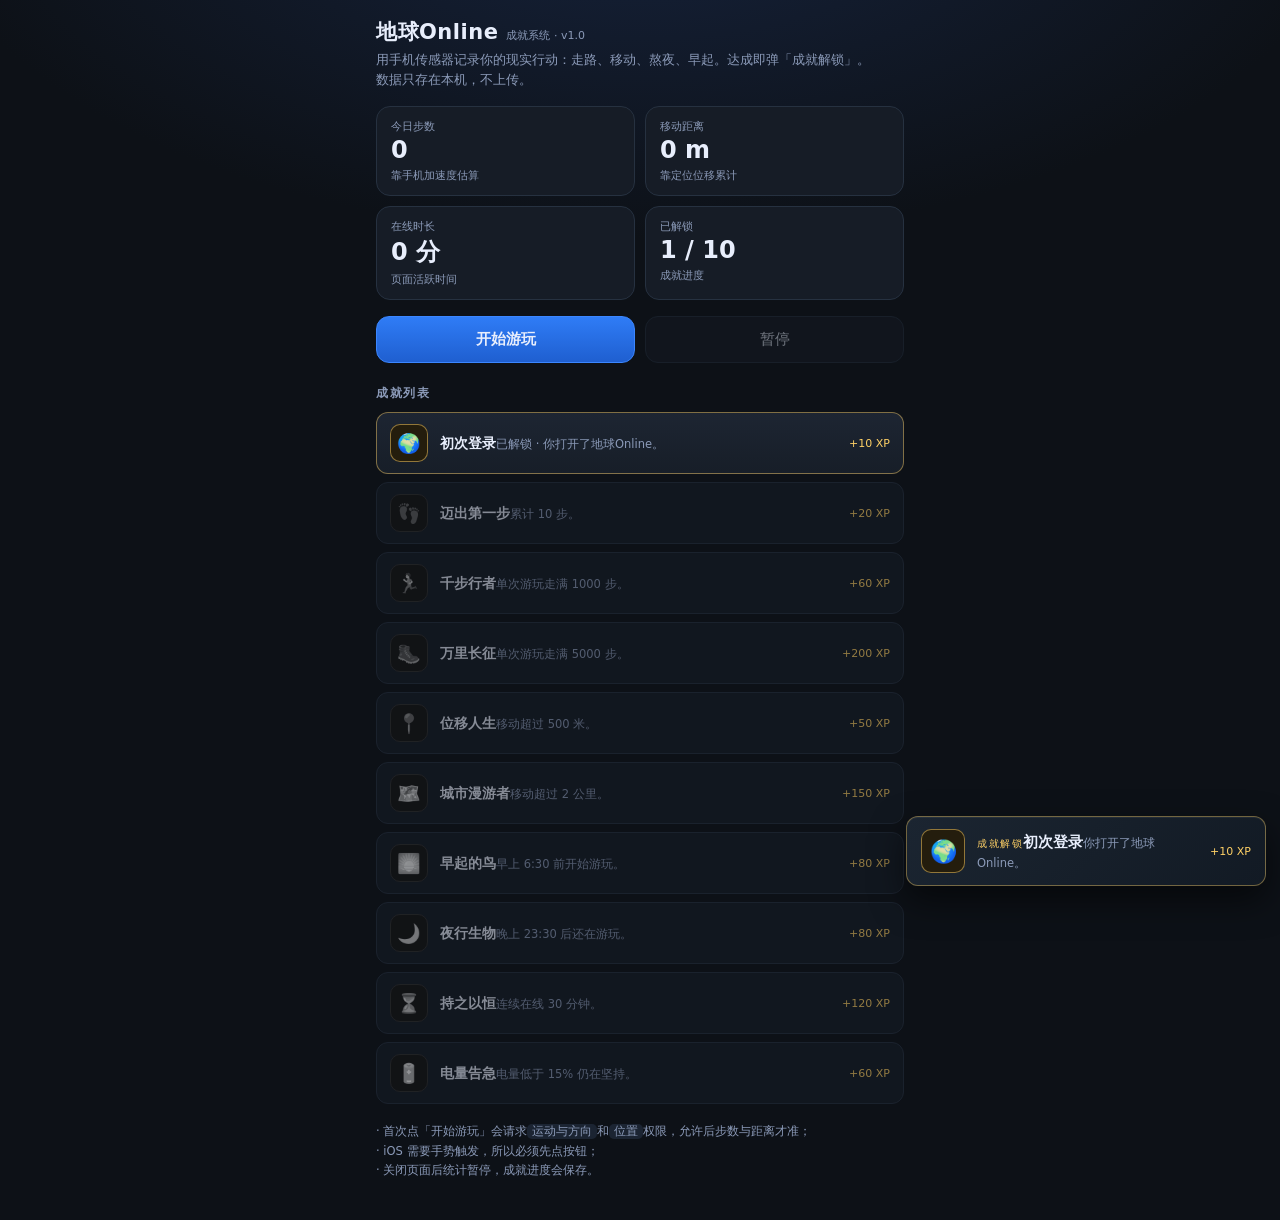
==== assets/earth-online.html @ ef6dc986 "editor: publish from local editor" ====
<!DOCTYPE html>
<html lang="zh-CN">
<head>
<meta charset="utf-8">
<meta name="viewport" content="width=device-width, initial-scale=1, viewport-fit=cover">
<meta name="theme-color" content="#10141c">
<title>地球Online · 成就</title>
<style>
  :root {
    --bg: #0d1117;
    --panel: #161c26;
    --line: #263140;
    --fg: #e8eefc;
    --muted: #8b9ab8;
    --gold: #ffd166;
    --accent: #6ea8ff;
    --green: #4ade80;
    --pink: #ff7bb0;
  }
  * { box-sizing: border-box; -webkit-tap-highlight-color: transparent; }
  html, body { margin: 0; min-height: 100%; }
  body {
    background: radial-gradient(1200px 600px at 50% -10%, #16233d 0%, var(--bg) 60%);
    color: var(--fg);
    font-family: system-ui, -apple-system, 'Segoe UI', 'PingFang SC', 'Microsoft YaHei', sans-serif;
    padding: 18px 16px calc(28px + env(safe-area-inset-bottom));
    max-width: 560px;
    margin: 0 auto;
  }
  header { display: flex; align-items: baseline; gap: 8px; margin-bottom: 4px; }
  h1 { font-size: 21px; margin: 0; letter-spacing: .5px; }
  .ver { font-size: 11px; color: var(--muted); }
  .sub { color: var(--muted); font-size: 12.5px; margin: 4px 0 16px; line-height: 1.6; }

  .grid { display: grid; grid-template-columns: repeat(2, 1fr); gap: 10px; }
  .stat {
    background: var(--panel);
    border: 1px solid var(--line);
    border-radius: 14px;
    padding: 12px 14px;
  }
  .stat i { font-style: normal; font-size: 11px; color: var(--muted); display: block; }
  .stat b { font-size: 24px; font-variant-numeric: tabular-nums; display: block; margin-top: 2px; }
  .stat small { font-size: 11px; color: var(--muted); }

  .actions { display: flex; gap: 10px; margin: 16px 0 22px; }
  button {
    flex: 1;
    font: inherit;
    font-size: 15px;
    padding: 13px 10px;
    border-radius: 13px;
    border: 1px solid var(--line);
    background: var(--panel);
    color: var(--fg);
    cursor: pointer;
  }
  button.primary { background: linear-gradient(180deg, #2f7cf6, #1f5fd0); border-color: #3b86ff; font-weight: 700; }
  button:disabled { opacity: .45; }
  button.stop { border-color: #e2556a; color: #ff8fa0; }

  h2 { font-size: 12px; letter-spacing: .14em; color: var(--muted); text-transform: uppercase; margin: 0 0 10px; }
  ul { list-style: none; margin: 0; padding: 0; display: flex; flex-direction: column; gap: 8px; }
  li {
    display: flex;
    align-items: center;
    gap: 12px;
    padding: 11px 13px;
    border: 1px solid var(--line);
    border-radius: 12px;
    background: var(--panel);
    opacity: .55;
  }
  li.on { opacity: 1; border-color: rgba(255, 209, 102, .45); background: linear-gradient(180deg, #1d2532, #171e28); }
  .ico {
    width: 38px; height: 38px; flex: none;
    display: grid; place-items: center;
    border-radius: 10px;
    background: #0f1520;
    border: 1px solid var(--line);
    font-size: 19px;
    filter: grayscale(1);
  }
  li.on .ico { filter: none; border-color: rgba(255, 209, 102, .5); background: #241d0d; }
  .txt { min-width: 0; }
  .name { font-size: 14px; font-weight: 600; }
  .desc { font-size: 11.5px; color: var(--muted); margin-top: 1px; }
  .xp { margin-left: auto; font-size: 11px; color: var(--gold); white-space: nowrap; }

  .hint { color: var(--muted); font-size: 11.5px; line-height: 1.7; margin-top: 18px; }
  .hint code { background: #1b2432; padding: 1px 5px; border-radius: 5px; }

  /* Steam 风格成就弹窗 */
  #toasts {
    position: fixed;
    right: 14px;
    bottom: calc(14px + env(safe-area-inset-bottom));
    left: 14px;
    display: flex;
    flex-direction: column;
    gap: 10px;
    pointer-events: none;
    z-index: 50;
  }
  .toast {
    display: flex;
    align-items: center;
    gap: 12px;
    padding: 12px 14px;
    border-radius: 12px;
    background: linear-gradient(135deg, #1b2531 0%, #121a24 100%);
    border: 1px solid rgba(255, 209, 102, .4);
    box-shadow: 0 14px 34px rgba(0, 0, 0, .55), inset 0 1px 0 rgba(255, 255, 255, .06);
    transform: translateY(24px);
    opacity: 0;
    transition: transform .32s cubic-bezier(.2, .9, .3, 1.2), opacity .32s ease;
  }
  .toast.show { transform: none; opacity: 1; }
  .toast .ico { width: 44px; height: 44px; font-size: 22px; filter: none; border-color: rgba(255, 209, 102, .5); background: #241d0d; }
  .toast .kick { font-size: 10px; letter-spacing: .16em; color: var(--gold); text-transform: uppercase; }
  .toast .name { font-size: 14.5px; margin-top: 2px; }
  .toast .desc { font-size: 11.5px; }
  @media (min-width: 620px) {
    #toasts { left: auto; width: 360px; }
  }
</style>
</head>
<body>
<header>
  <h1>地球Online</h1>
  <span class="ver">成就系统 · v1.0</span>
</header>
<p class="sub">用手机传感器记录你的现实行动：走路、移动、熬夜、早起。达成即弹「成就解锁」。<br>数据只存在本机，不上传。</p>

<section class="grid">
  <div class="stat"><i>今日步数</i><b id="s-steps">0</b><small>靠手机加速度估算</small></div>
  <div class="stat"><i>移动距离</i><b id="s-dist">0 m</b><small>靠定位位移累计</small></div>
  <div class="stat"><i>在线时长</i><b id="s-time">0 分</b><small>页面活跃时间</small></div>
  <div class="stat"><i>已解锁</i><b id="s-ach">0 / 10</b><small>成就进度</small></div>
</section>

<div class="actions">
  <button id="start" class="primary">开始游玩</button>
  <button id="stop" disabled>暂停</button>
</div>

<h2>成就列表</h2>
<ul id="list"></ul>

<p class="hint">
  · 首次点「开始游玩」会请求<code>运动与方向</code>和<code>位置</code>权限，允许后步数与距离才准；<br>
  · iOS 需要手势触发，所以必须先点按钮；<br>
  · 关闭页面后统计暂停，成就进度会保存。
</p>

<div id="toasts"></div>

<script>
(function () {
  'use strict';

  var ACH = [
    { id: 'login',  icon: '🌍', name: '初次登录',     desc: '你打开了地球Online。', xp: 10,  run: function () { return true; } },
    { id: 'step10', icon: '👣', name: '迈出第一步',   desc: '累计 10 步。',        xp: 20,  run: function (s) { return s.steps >= 10; } },
    { id: 'step1k', icon: '🏃', name: '千步行者',     desc: '单次游玩走满 1000 步。', xp: 60, run: function (s) { return s.steps >= 1000; } },
    { id: 'step5k', icon: '🥾', name: '万里长征',     desc: '单次游玩走满 5000 步。', xp: 200, run: function (s) { return s.steps >= 5000; } },
    { id: 'move500', icon: '📍', name: '位移人生',     desc: '移动超过 500 米。',   xp: 50,  run: function (s) { return s.distance >= 500; } },
    { id: 'move2k', icon: '🗺️', name: '城市漫游者',   desc: '移动超过 2 公里。',   xp: 150, run: function (s) { return s.distance >= 2000; } },
    { id: 'early',  icon: '🌅', name: '早起的鸟',     desc: '早上 6:30 前开始游玩。', xp: 80, run: function (s) { return s.earlyBird; } },
    { id: 'night',  icon: '🌙', name: '夜行生物',     desc: '晚上 23:30 后还在游玩。', xp: 80, run: function (s) { return s.nightOwl; } },
    { id: 'focus',  icon: '⏳', name: '持之以恒',     desc: '连续在线 30 分钟。', xp: 120, run: function (s) { return s.activeMs >= 30 * 60 * 1000; } },
    { id: 'lowbat', icon: '🔋', name: '电量告急',     desc: '电量低于 15% 仍在坚持。', xp: 60, run: function (s) { return s.battery < 0.15; } }
  ];

  var KEY = 'earth-online-v1';
  var saved = {};
  try { saved = JSON.parse(localStorage.getItem(KEY) || '{}') || {}; } catch (e) { saved = {}; }

  var state = {
    steps: 0,
    distance: 0,
    activeMs: 0,
    battery: 1,
    earlyBird: false,
    nightOwl: false,
    running: false
  };

  var startedAt = 0;
  var lastTick = 0;
  var lastStepAt = 0;
  var lastAcc = 0;
  var lastPos = null;
  var watchId = null;
  var motionBound = false;
  var timer = null;

  var els = {
    steps: document.getElementById('s-steps'),
    dist: document.getElementById('s-dist'),
    time: document.getElementById('s-time'),
    ach: document.getElementById('s-ach'),
    list: document.getElementById('list'),
    start: document.getElementById('start'),
    stop: document.getElementById('stop'),
    toasts: document.getElementById('toasts')
  };

  function fmtDist(m) {
    return m < 1000 ? Math.round(m) + ' m' : (m / 1000).toFixed(2) + ' km';
  }
  function fmtTime(ms) {
    var min = Math.floor(ms / 60000);
    return min < 60 ? min + ' 分' : Math.floor(min / 60) + ' 时 ' + (min % 60) + ' 分';
  }

  function renderList() {
    els.list.innerHTML = ACH.map(function (a) {
      var on = !!saved[a.id];
      return '<li class="' + (on ? 'on' : '') + '">' +
        '<span class="ico">' + a.icon + '</span>' +
        '<span class="txt"><span class="name">' + a.name + '</span>' +
        '<span class="desc">' + (on ? '已解锁 · ' + a.desc : a.desc) + '</span></span>' +
        '<span class="xp">+' + a.xp + ' XP</span>' +
        '</li>';
    }).join('');
    els.ach.textContent = Object.keys(saved).length + ' / ' + ACH.length;
  }

  function renderStats() {
    els.steps.textContent = String(state.steps);
    els.dist.textContent = fmtDist(state.distance);
    els.time.textContent = fmtTime(state.activeMs);
  }

  function toast(a) {
    var el = document.createElement('div');
    el.className = 'toast';
    el.innerHTML = '<span class="ico">' + a.icon + '</span>' +
      '<span class="txt"><span class="kick">成就解锁</span>' +
      '<span class="name">' + a.name + '</span>' +
      '<span class="desc">' + a.desc + '</span></span>' +
      '<span class="xp">+' + a.xp + ' XP</span>';
    els.toasts.appendChild(el);
    requestAnimationFrame(function () { el.classList.add('show'); });
    setTimeout(function () {
      el.classList.remove('show');
      setTimeout(function () { el.remove(); }, 400);
    }, 4200);
    beep();
  }

  function beep() {
    try {
      var Ctx = window.AudioContext || window.webkitAudioContext;
      if (!Ctx) return;
      var ctx = new Ctx();
      var o = ctx.createOscillator();
      var g = ctx.createGain();
      o.type = 'sine';
      o.frequency.setValueAtTime(880, ctx.currentTime);
      o.frequency.exponentialRampToValueAtTime(1320, ctx.currentTime + 0.12);
      g.gain.setValueAtTime(0.0001, ctx.currentTime);
      g.gain.exponentialRampToValueAtTime(0.12, ctx.currentTime + 0.02);
      g.gain.exponentialRampToValueAtTime(0.0001, ctx.currentTime + 0.3);
      o.connect(g).connect(ctx.destination);
      o.start();
      o.stop(ctx.currentTime + 0.32);
    } catch (e) { /* 静音播放被拦也无所谓 */ }
  }

  function check() {
    for (var i = 0; i < ACH.length; i++) {
      var a = ACH[i];
      if (saved[a.id]) continue;
      var ok = false;
      try { ok = a.run(state); } catch (e) { ok = false; }
      if (ok) {
        saved[a.id] = Date.now();
        try { localStorage.setItem(KEY, JSON.stringify(saved)); } catch (e) { /* ignore */ }
        toast(a);
        renderList();
      }
    }
  }

  function tick() {
    if (!state.running) return;
    var now = Date.now();
    state.activeMs += Math.min(now - lastTick, 2000);
    lastTick = now;

    var h = new Date().getHours();
    var m = new Date().getMinutes();
    if (h < 6 || (h === 6 && m < 30)) state.earlyBird = true;
    if (h === 23 && m >= 30) state.nightOwl = true;
    if (h >= 0 && h < 3) state.nightOwl = true;

    renderStats();
    check();
  }

  function onMotion(e) {
    var acc = e.accelerationIncludingGravity || e.acceleration;
    if (!acc || acc.x == null) return;
    var mag = Math.sqrt(acc.x * acc.x + acc.y * acc.y + acc.z * acc.z);
    var delta = Math.abs(mag - lastAcc);
    lastAcc = mag;
    var now = Date.now();
    if (delta > 11 && now - lastStepAt > 320) {
      lastStepAt = now;
      state.steps += 1;
    }
  }

  function onPos(p) {
    var c = p.coords;
    if (c.accuracy > 120) return;
    if (lastPos) {
      var R = 6371000;
      var dLat = (c.latitude - lastPos.latitude) * Math.PI / 180;
      var dLon = (c.longitude - lastPos.longitude) * Math.PI / 180;
      var lat1 = lastPos.latitude * Math.PI / 180;
      var lat2 = c.latitude * Math.PI / 180;
      var a = Math.sin(dLat / 2) * Math.sin(dLat / 2) + Math.sin(dLon / 2) * Math.sin(dLon / 2) * Math.cos(lat1) * Math.cos(lat2);
      var d = 2 * R * Math.asin(Math.sqrt(a));
      if (d > 3 && d < 200) state.distance += d;
    }
    lastPos = { latitude: c.latitude, longitude: c.longitude };
  }

  async function initBattery() {
    try {
      if (navigator.getBattery) {
        var b = await navigator.getBattery();
        state.battery = b.level;
        b.addEventListener('levelchange', function () { state.battery = b.level; });
      }
    } catch (e) { /* 不支持就算了 */ }
  }

  async function requestMotion() {
    try {
      var D = window.DeviceMotionEvent;
      if (D && typeof D.requestPermission === 'function') {
        var res = await D.requestPermission();
        if (res !== 'granted') return false;
      }
      window.addEventListener('devicemotion', onMotion);
      return true;
    } catch (e) {
      return false;
    }
  }

  function startGeo() {
    try {
      if (!navigator.geolocation) return;
      watchId = navigator.geolocation.watchPosition(onPos, function () { /* 拒绝就算了 */ }, {
        enableHighAccuracy: true, maximumAge: 5000, timeout: 15000
      });
    } catch (e) { /* ignore */ }
  }

  async function start() {
    if (state.running) return;
    state.running = true;
    startedAt = Date.now();
    lastTick = Date.now();
    els.start.disabled = true;
    els.stop.disabled = false;

    var motionOk = await requestMotion();
    startGeo();
    initBattery();

    motionBound = motionOk;
    timer = setInterval(tick, 1000);
    tick();
    if (!motionOk) {
      console.warn('[地球Online] 运动传感器不可用，步数不会增长');
    }
  }

  function stop() {
    if (!state.running) return;
    state.running = false;
    clearInterval(timer);
    timer = null;
    els.start.disabled = false;
    els.stop.disabled = true;
    if (watchId != null && navigator.geolocation) {
      navigator.geolocation.clearWatch(watchId);
      watchId = null;
    }
    renderStats();
  }

  els.start.addEventListener('click', start);
  els.stop.addEventListener('click', stop);

  // 首次进入即触发「初次登录」
  check();
  renderList();
  renderStats();

  // 调试钩子：?test=1 时可手动解锁一个成就，方便验证弹窗样式
  window.__EO__ = { state: state, saved: saved, unlock: function (id) {
    var a = ACH.filter(function (x) { return x.id === id; })[0];
    if (!a || saved[a.id]) return false;
    saved[a.id] = Date.now();
    try { localStorage.setItem(KEY, JSON.stringify(saved)); } catch (e) {}
    toast(a); renderList(); return true;
  } };
  if (location.search.indexOf('test=1') !== -1) {
    setTimeout(function () { window.__EO__.unlock('step10'); }, 800);
  }
})();
</script>
</body>
</html>
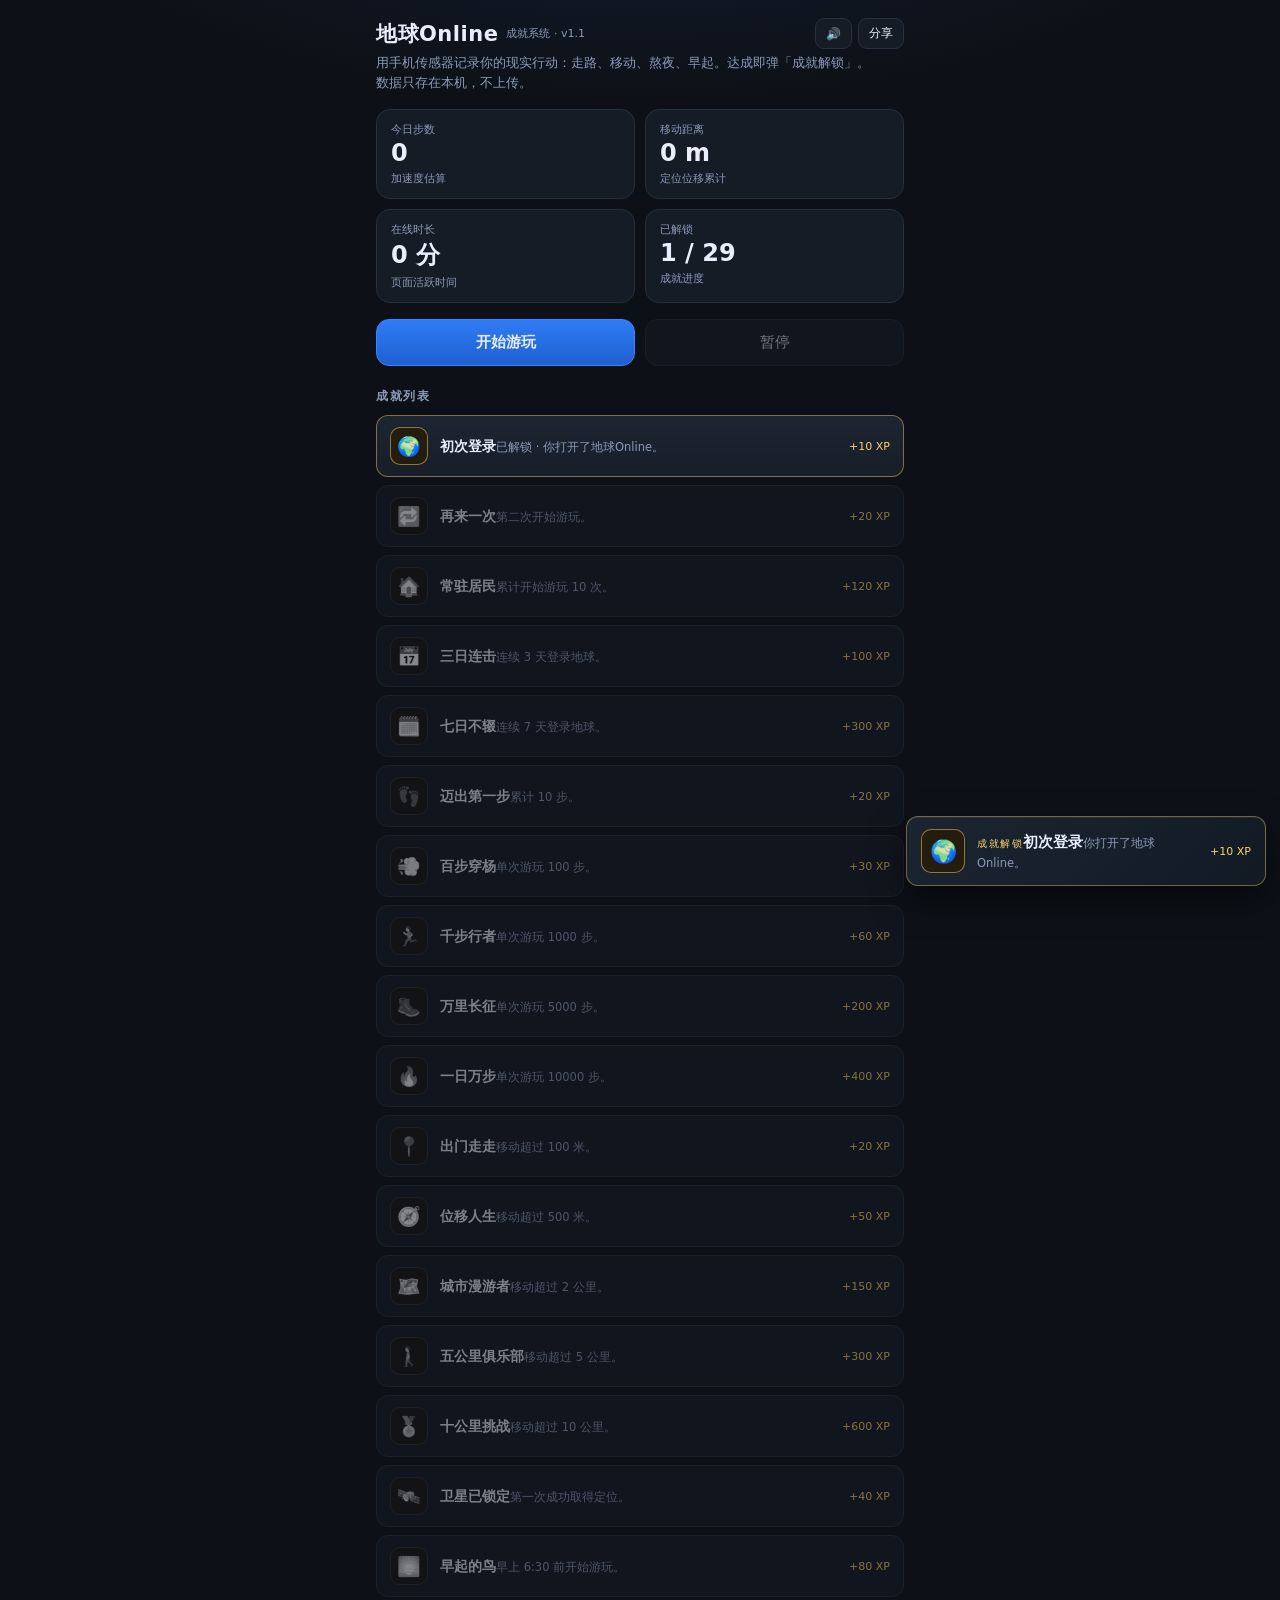
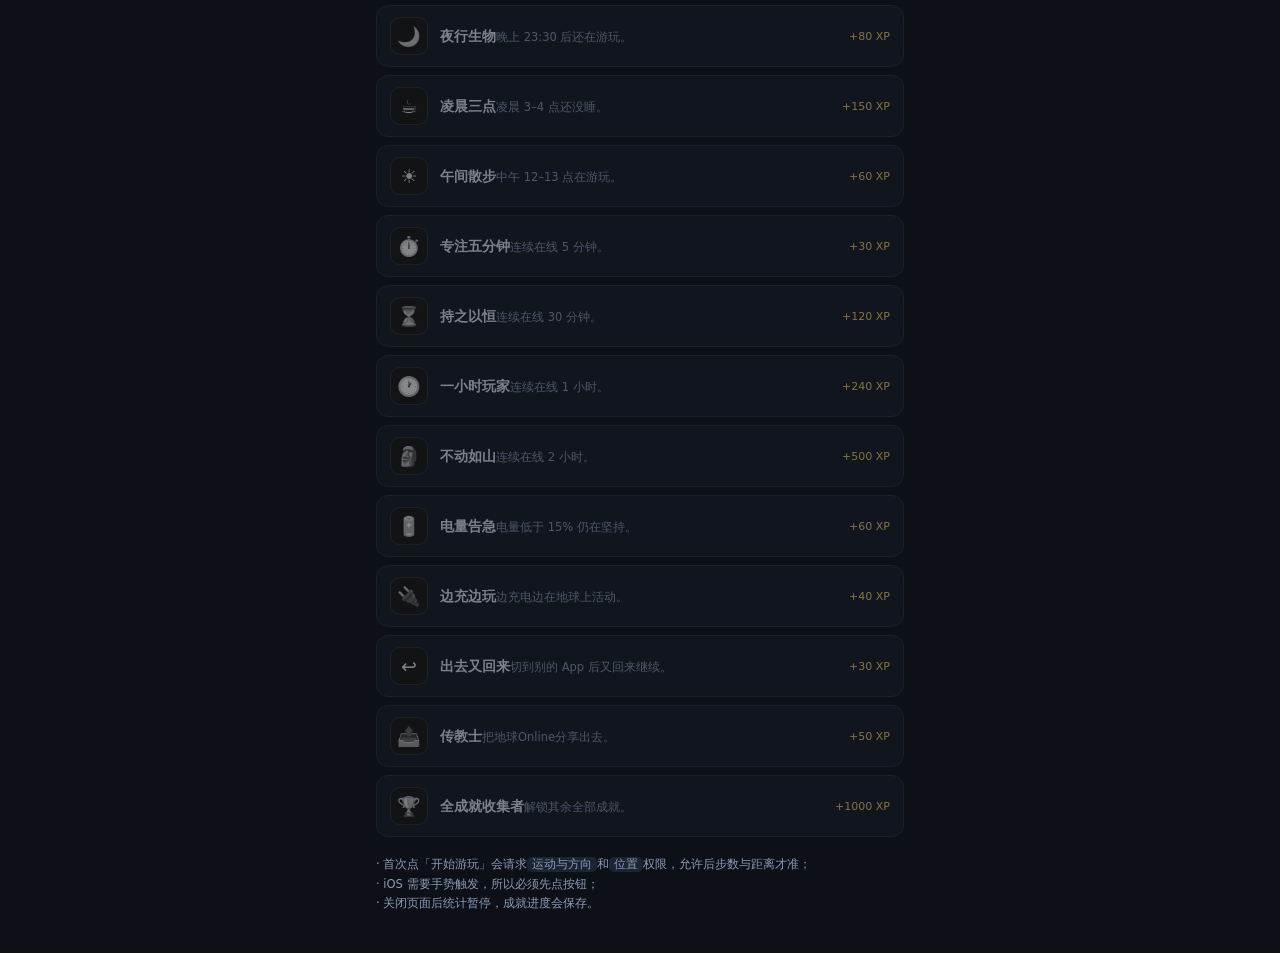
==== commit dcb0bb35: "editor: publish from local editor" ====
--- a/assets/earth-online.html
+++ b/assets/earth-online.html
@@ -13,9 +13,7 @@
     --fg: #e8eefc;
     --muted: #8b9ab8;
     --gold: #ffd166;
-    --accent: #6ea8ff;
     --green: #4ade80;
-    --pink: #ff7bb0;
   }
   * { box-sizing: border-box; -webkit-tap-highlight-color: transparent; }
   html, body { margin: 0; min-height: 100%; }
@@ -27,33 +25,29 @@
     max-width: 560px;
     margin: 0 auto;
   }
-  header { display: flex; align-items: baseline; gap: 8px; margin-bottom: 4px; }
+  header { display: flex; align-items: center; gap: 8px; margin-bottom: 4px; }
   h1 { font-size: 21px; margin: 0; letter-spacing: .5px; }
   .ver { font-size: 11px; color: var(--muted); }
+  .head-actions { margin-left: auto; display: flex; gap: 6px; }
+  .mini {
+    font: inherit; font-size: 12px; padding: 6px 10px;
+    border-radius: 9px; border: 1px solid var(--line);
+    background: var(--panel); color: var(--fg); cursor: pointer;
+  }
+  .mini:active { transform: scale(.97); }
   .sub { color: var(--muted); font-size: 12.5px; margin: 4px 0 16px; line-height: 1.6; }
 
   .grid { display: grid; grid-template-columns: repeat(2, 1fr); gap: 10px; }
-  .stat {
-    background: var(--panel);
-    border: 1px solid var(--line);
-    border-radius: 14px;
-    padding: 12px 14px;
-  }
+  .stat { background: var(--panel); border: 1px solid var(--line); border-radius: 14px; padding: 12px 14px; }
   .stat i { font-style: normal; font-size: 11px; color: var(--muted); display: block; }
   .stat b { font-size: 24px; font-variant-numeric: tabular-nums; display: block; margin-top: 2px; }
   .stat small { font-size: 11px; color: var(--muted); }
 
   .actions { display: flex; gap: 10px; margin: 16px 0 22px; }
-  button {
-    flex: 1;
-    font: inherit;
-    font-size: 15px;
-    padding: 13px 10px;
-    border-radius: 13px;
-    border: 1px solid var(--line);
-    background: var(--panel);
-    color: var(--fg);
-    cursor: pointer;
+  button.act {
+    flex: 1; font: inherit; font-size: 15px; padding: 13px 10px;
+    border-radius: 13px; border: 1px solid var(--line);
+    background: var(--panel); color: var(--fg); cursor: pointer;
   }
   button.primary { background: linear-gradient(180deg, #2f7cf6, #1f5fd0); border-color: #3b86ff; font-weight: 700; }
   button:disabled { opacity: .45; }
@@ -62,24 +56,14 @@
   h2 { font-size: 12px; letter-spacing: .14em; color: var(--muted); text-transform: uppercase; margin: 0 0 10px; }
   ul { list-style: none; margin: 0; padding: 0; display: flex; flex-direction: column; gap: 8px; }
   li {
-    display: flex;
-    align-items: center;
-    gap: 12px;
-    padding: 11px 13px;
-    border: 1px solid var(--line);
-    border-radius: 12px;
-    background: var(--panel);
-    opacity: .55;
+    display: flex; align-items: center; gap: 12px; padding: 11px 13px;
+    border: 1px solid var(--line); border-radius: 12px; background: var(--panel); opacity: .5;
   }
   li.on { opacity: 1; border-color: rgba(255, 209, 102, .45); background: linear-gradient(180deg, #1d2532, #171e28); }
   .ico {
-    width: 38px; height: 38px; flex: none;
-    display: grid; place-items: center;
-    border-radius: 10px;
-    background: #0f1520;
-    border: 1px solid var(--line);
-    font-size: 19px;
-    filter: grayscale(1);
+    width: 38px; height: 38px; flex: none; display: grid; place-items: center;
+    border-radius: 10px; background: #0f1520; border: 1px solid var(--line);
+    font-size: 19px; filter: grayscale(1);
   }
   li.on .ico { filter: none; border-color: rgba(255, 209, 102, .5); background: #241d0d; }
   .txt { min-width: 0; }
@@ -90,29 +74,16 @@
   .hint { color: var(--muted); font-size: 11.5px; line-height: 1.7; margin-top: 18px; }
   .hint code { background: #1b2432; padding: 1px 5px; border-radius: 5px; }
 
-  /* Steam 风格成就弹窗 */
   #toasts {
-    position: fixed;
-    right: 14px;
-    bottom: calc(14px + env(safe-area-inset-bottom));
-    left: 14px;
-    display: flex;
-    flex-direction: column;
-    gap: 10px;
-    pointer-events: none;
-    z-index: 50;
+    position: fixed; right: 14px; bottom: calc(14px + env(safe-area-inset-bottom)); left: 14px;
+    display: flex; flex-direction: column; gap: 10px; pointer-events: none; z-index: 50;
   }
   .toast {
-    display: flex;
-    align-items: center;
-    gap: 12px;
-    padding: 12px 14px;
-    border-radius: 12px;
+    display: flex; align-items: center; gap: 12px; padding: 12px 14px; border-radius: 12px;
     background: linear-gradient(135deg, #1b2531 0%, #121a24 100%);
     border: 1px solid rgba(255, 209, 102, .4);
     box-shadow: 0 14px 34px rgba(0, 0, 0, .55), inset 0 1px 0 rgba(255, 255, 255, .06);
-    transform: translateY(24px);
-    opacity: 0;
+    transform: translateY(24px); opacity: 0;
     transition: transform .32s cubic-bezier(.2, .9, .3, 1.2), opacity .32s ease;
   }
   .toast.show { transform: none; opacity: 1; }
@@ -120,28 +91,30 @@
   .toast .kick { font-size: 10px; letter-spacing: .16em; color: var(--gold); text-transform: uppercase; }
   .toast .name { font-size: 14.5px; margin-top: 2px; }
   .toast .desc { font-size: 11.5px; }
-  @media (min-width: 620px) {
-    #toasts { left: auto; width: 360px; }
-  }
+  @media (min-width: 620px) { #toasts { left: auto; width: 360px; } }
 </style>
 </head>
 <body>
 <header>
   <h1>地球Online</h1>
-  <span class="ver">成就系统 · v1.0</span>
+  <span class="ver">成就系统 · v1.1</span>
+  <div class="head-actions">
+    <button class="mini" id="sound" title="音效开关">🔊</button>
+    <button class="mini" id="share">分享</button>
+  </div>
 </header>
 <p class="sub">用手机传感器记录你的现实行动：走路、移动、熬夜、早起。达成即弹「成就解锁」。<br>数据只存在本机，不上传。</p>
 
 <section class="grid">
-  <div class="stat"><i>今日步数</i><b id="s-steps">0</b><small>靠手机加速度估算</small></div>
-  <div class="stat"><i>移动距离</i><b id="s-dist">0 m</b><small>靠定位位移累计</small></div>
+  <div class="stat"><i>今日步数</i><b id="s-steps">0</b><small>加速度估算</small></div>
+  <div class="stat"><i>移动距离</i><b id="s-dist">0 m</b><small>定位位移累计</small></div>
   <div class="stat"><i>在线时长</i><b id="s-time">0 分</b><small>页面活跃时间</small></div>
-  <div class="stat"><i>已解锁</i><b id="s-ach">0 / 10</b><small>成就进度</small></div>
+  <div class="stat"><i>已解锁</i><b id="s-ach">0 / 0</b><small>成就进度</small></div>
 </section>
 
 <div class="actions">
-  <button id="start" class="primary">开始游玩</button>
-  <button id="stop" disabled>暂停</button>
+  <button id="start" class="act primary">开始游玩</button>
+  <button id="stop" class="act" disabled>暂停</button>
 </div>
 
 <h2>成就列表</h2>
@@ -159,41 +132,64 @@
 (function () {
   'use strict';
 
+  var DATE = new Date();
+  var today = DATE.getFullYear() + '-' + (DATE.getMonth() + 1) + '-' + DATE.getDate();
+
   var ACH = [
-    { id: 'login',  icon: '🌍', name: '初次登录',     desc: '你打开了地球Online。', xp: 10,  run: function () { return true; } },
-    { id: 'step10', icon: '👣', name: '迈出第一步',   desc: '累计 10 步。',        xp: 20,  run: function (s) { return s.steps >= 10; } },
-    { id: 'step1k', icon: '🏃', name: '千步行者',     desc: '单次游玩走满 1000 步。', xp: 60, run: function (s) { return s.steps >= 1000; } },
-    { id: 'step5k', icon: '🥾', name: '万里长征',     desc: '单次游玩走满 5000 步。', xp: 200, run: function (s) { return s.steps >= 5000; } },
-    { id: 'move500', icon: '📍', name: '位移人生',     desc: '移动超过 500 米。',   xp: 50,  run: function (s) { return s.distance >= 500; } },
-    { id: 'move2k', icon: '🗺️', name: '城市漫游者',   desc: '移动超过 2 公里。',   xp: 150, run: function (s) { return s.distance >= 2000; } },
-    { id: 'early',  icon: '🌅', name: '早起的鸟',     desc: '早上 6:30 前开始游玩。', xp: 80, run: function (s) { return s.earlyBird; } },
-    { id: 'night',  icon: '🌙', name: '夜行生物',     desc: '晚上 23:30 后还在游玩。', xp: 80, run: function (s) { return s.nightOwl; } },
-    { id: 'focus',  icon: '⏳', name: '持之以恒',     desc: '连续在线 30 分钟。', xp: 120, run: function (s) { return s.activeMs >= 30 * 60 * 1000; } },
-    { id: 'lowbat', icon: '🔋', name: '电量告急',     desc: '电量低于 15% 仍在坚持。', xp: 60, run: function (s) { return s.battery < 0.15; } }
+    { id: 'login',      icon: '🌍', name: '初次登录',       desc: '你打开了地球Online。',                 xp: 10,  run: function () { return true; } },
+    { id: 'session2',   icon: '🔁', name: '再来一次',       desc: '第二次开始游玩。',                     xp: 20,  run: function (s, m) { return m.sessions >= 2; } },
+    { id: 'session10',  icon: '🏠', name: '常驻居民',       desc: '累计开始游玩 10 次。',                 xp: 120, run: function (s, m) { return m.sessions >= 10; } },
+    { id: 'streak3',    icon: '📅', name: '三日连击',       desc: '连续 3 天登录地球。',                  xp: 100, run: function (s, m) { return m.streak >= 3; } },
+    { id: 'streak7',    icon: '🗓️', name: '七日不辍',       desc: '连续 7 天登录地球。',                  xp: 300, run: function (s, m) { return m.streak >= 7; } },
+    { id: 'step10',     icon: '👣', name: '迈出第一步',     desc: '累计 10 步。',                         xp: 20,  run: function (s) { return s.steps >= 10; } },
+    { id: 'step100',    icon: '💨', name: '百步穿杨',       desc: '单次游玩 100 步。',                    xp: 30,  run: function (s) { return s.steps >= 100; } },
+    { id: 'step1k',     icon: '🏃', name: '千步行者',       desc: '单次游玩 1000 步。',                   xp: 60,  run: function (s) { return s.steps >= 1000; } },
+    { id: 'step5k',     icon: '🥾', name: '万里长征',       desc: '单次游玩 5000 步。',                   xp: 200, run: function (s) { return s.steps >= 5000; } },
+    { id: 'step10k',    icon: '🔥', name: '一日万步',       desc: '单次游玩 10000 步。',                  xp: 400, run: function (s) { return s.steps >= 10000; } },
+    { id: 'move100',    icon: '📍', name: '出门走走',       desc: '移动超过 100 米。',                    xp: 20,  run: function (s) { return s.distance >= 100; } },
+    { id: 'move500',    icon: '🧭', name: '位移人生',       desc: '移动超过 500 米。',                    xp: 50,  run: function (s) { return s.distance >= 500; } },
+    { id: 'move2k',     icon: '🗺️', name: '城市漫游者',     desc: '移动超过 2 公里。',                    xp: 150, run: function (s) { return s.distance >= 2000; } },
+    { id: 'move5k',     icon: '🚶', name: '五公里俱乐部',   desc: '移动超过 5 公里。',                    xp: 300, run: function (s) { return s.distance >= 5000; } },
+    { id: 'move10k',    icon: '🏅', name: '十公里挑战',     desc: '移动超过 10 公里。',                   xp: 600, run: function (s) { return s.distance >= 10000; } },
+    { id: 'gps',        icon: '🛰️', name: '卫星已锁定',     desc: '第一次成功取得定位。',                 xp: 40,  run: function (s) { return s.gotFix; } },
+    { id: 'early',      icon: '🌅', name: '早起的鸟',       desc: '早上 6:30 前开始游玩。',               xp: 80,  run: function (s) { return s.earlyBird; } },
+    { id: 'night',      icon: '🌙', name: '夜行生物',       desc: '晚上 23:30 后还在游玩。',              xp: 80,  run: function (s) { return s.nightOwl; } },
+    { id: 'midnight',   icon: '☕', name: '凌晨三点',       desc: '凌晨 3–4 点还没睡。',                  xp: 150, run: function (s) { return s.deepNight; } },
+    { id: 'noon',       icon: '☀️', name: '午间散步',       desc: '中午 12–13 点在游玩。',                xp: 60,  run: function (s) { return s.noonWalk; } },
+    { id: 'focus5',     icon: '⏱️', name: '专注五分钟',     desc: '连续在线 5 分钟。',                    xp: 30,  run: function (s) { return s.activeMs >= 5 * 60 * 1000; } },
+    { id: 'focus30',    icon: '⏳', name: '持之以恒',       desc: '连续在线 30 分钟。',                   xp: 120, run: function (s) { return s.activeMs >= 30 * 60 * 1000; } },
+    { id: 'focus60',    icon: '🕐', name: '一小时玩家',     desc: '连续在线 1 小时。',                    xp: 240, run: function (s) { return s.activeMs >= 60 * 60 * 1000; } },
+    { id: 'focus120',   icon: '🗿', name: '不动如山',       desc: '连续在线 2 小时。',                    xp: 500, run: function (s) { return s.activeMs >= 120 * 60 * 1000; } },
+    { id: 'lowbat',     icon: '🔋', name: '电量告急',       desc: '电量低于 15% 仍在坚持。',              xp: 60,  run: function (s) { return s.battery < 0.15; } },
+    { id: 'charging',   icon: '🔌', name: '边充边玩',       desc: '边充电边在地球上活动。',               xp: 40,  run: function (s) { return s.charging; } },
+    { id: 'background', icon: '↩️', name: '出去又回来',     desc: '切到别的 App 后又回来继续。',          xp: 30,  run: function (s) { return s.wentBackground; } },
+    { id: 'share',      icon: '📤', name: '传教士',         desc: '把地球Online分享出去。',               xp: 50,  run: function (s) { return s.shared; } },
+    { id: 'collector',  icon: '🏆', name: '全成就收集者',   desc: '解锁其余全部成就。',                   xp: 1000, run: function (s, m, saved) {
+      var total = ACH.length - 1;
+      var got = 0;
+      for (var i = 0; i < ACH.length; i++) if (ACH[i].id !== 'collector' && saved[ACH[i].id]) got++;
+      return got >= total;
+    } }
   ];
 
   var KEY = 'earth-online-v1';
+  var META_KEY = 'earth-online-meta-v1';
+  var SOUND_KEY = 'earth-online-sound';
+
   var saved = {};
+  var meta = { sessions: 0, lastDay: '', streak: 0 };
   try { saved = JSON.parse(localStorage.getItem(KEY) || '{}') || {}; } catch (e) { saved = {}; }
+  try { meta = Object.assign(meta, JSON.parse(localStorage.getItem(META_KEY) || '{}') || {}); } catch (e) { /* ignore */ }
 
   var state = {
-    steps: 0,
-    distance: 0,
-    activeMs: 0,
-    battery: 1,
-    earlyBird: false,
-    nightOwl: false,
+    steps: 0, distance: 0, activeMs: 0, battery: 1,
+    earlyBird: false, nightOwl: false, deepNight: false, noonWalk: false,
+    gotFix: false, charging: false, wentBackground: false, shared: false,
     running: false
   };
 
-  var startedAt = 0;
-  var lastTick = 0;
-  var lastStepAt = 0;
-  var lastAcc = 0;
-  var lastPos = null;
-  var watchId = null;
-  var motionBound = false;
-  var timer = null;
+  var soundOn = localStorage.getItem(SOUND_KEY) !== 'off';
+  var lastTick = 0, lastStepAt = 0, lastAcc = 0, lastPos = null, watchId = null, timer = null;
 
   var els = {
     steps: document.getElementById('s-steps'),
@@ -203,12 +199,12 @@
     list: document.getElementById('list'),
     start: document.getElementById('start'),
     stop: document.getElementById('stop'),
-    toasts: document.getElementById('toasts')
+    toasts: document.getElementById('toasts'),
+    sound: document.getElementById('sound'),
+    share: document.getElementById('share')
   };
 
-  function fmtDist(m) {
-    return m < 1000 ? Math.round(m) + ' m' : (m / 1000).toFixed(2) + ' km';
-  }
+  function fmtDist(m) { return m < 1000 ? Math.round(m) + ' m' : (m / 1000).toFixed(2) + ' km'; }
   function fmtTime(ms) {
     var min = Math.floor(ms / 60000);
     return min < 60 ? min + ' 分' : Math.floor(min / 60) + ' 时 ' + (min % 60) + ' 分';
@@ -221,8 +217,7 @@
         '<span class="ico">' + a.icon + '</span>' +
         '<span class="txt"><span class="name">' + a.name + '</span>' +
         '<span class="desc">' + (on ? '已解锁 · ' + a.desc : a.desc) + '</span></span>' +
-        '<span class="xp">+' + a.xp + ' XP</span>' +
-        '</li>';
+        '<span class="xp">+' + a.xp + ' XP</span></li>';
     }).join('');
     els.ach.textContent = Object.keys(saved).length + ' / ' + ACH.length;
   }
@@ -231,6 +226,37 @@
     els.steps.textContent = String(state.steps);
     els.dist.textContent = fmtDist(state.distance);
     els.time.textContent = fmtTime(state.activeMs);
+  }
+
+  // Steam 风格：柔和的双音钟声（合成，不用外部音频）
+  function steamChime() {
+    if (!soundOn) return;
+    try {
+      var Ctx = window.AudioContext || window.webkitAudioContext;
+      if (!Ctx) return;
+      var ctx = new Ctx();
+      var master = ctx.createGain();
+      master.gain.value = 0.9;
+      master.connect(ctx.destination);
+
+      function bell(freq, start, dur, gain) {
+        var osc = ctx.createOscillator();
+        var g = ctx.createGain();
+        osc.type = 'sine';
+        osc.frequency.value = freq;
+        g.gain.setValueAtTime(0.0001, ctx.currentTime + start);
+        g.gain.exponentialRampToValueAtTime(gain, ctx.currentTime + start + 0.012);
+        g.gain.exponentialRampToValueAtTime(0.0001, ctx.currentTime + start + dur);
+        osc.connect(g).connect(master);
+        osc.start(ctx.currentTime + start);
+        osc.stop(ctx.currentTime + start + dur + 0.05);
+      }
+      // 学 Steam 的「叮—咚」：高音先响，低音随后托底
+      bell(1318.5, 0, 0.55, 0.22);      // E6
+      bell(1975.5, 0, 0.35, 0.08);      // B6 泛音
+      bell(987.8, 0.085, 0.75, 0.16);   // B5
+      setTimeout(function () { try { ctx.close(); } catch (e) { /* ignore */ } }, 1400);
+    } catch (e) { /* 忽略 */ }
   }
 
   function toast(a) {
@@ -247,41 +273,38 @@
       el.classList.remove('show');
       setTimeout(function () { el.remove(); }, 400);
     }, 4200);
-    beep();
-  }
-
-  function beep() {
-    try {
-      var Ctx = window.AudioContext || window.webkitAudioContext;
-      if (!Ctx) return;
-      var ctx = new Ctx();
-      var o = ctx.createOscillator();
-      var g = ctx.createGain();
-      o.type = 'sine';
-      o.frequency.setValueAtTime(880, ctx.currentTime);
-      o.frequency.exponentialRampToValueAtTime(1320, ctx.currentTime + 0.12);
-      g.gain.setValueAtTime(0.0001, ctx.currentTime);
-      g.gain.exponentialRampToValueAtTime(0.12, ctx.currentTime + 0.02);
-      g.gain.exponentialRampToValueAtTime(0.0001, ctx.currentTime + 0.3);
-      o.connect(g).connect(ctx.destination);
-      o.start();
-      o.stop(ctx.currentTime + 0.32);
-    } catch (e) { /* 静音播放被拦也无所谓 */ }
+    steamChime();
+  }
+
+  function save() {
+    try { localStorage.setItem(KEY, JSON.stringify(saved)); } catch (e) { /* ignore */ }
   }
 
   function check() {
+    var changed = false;
     for (var i = 0; i < ACH.length; i++) {
       var a = ACH[i];
       if (saved[a.id]) continue;
       var ok = false;
-      try { ok = a.run(state); } catch (e) { ok = false; }
+      try { ok = a.run(state, meta, saved); } catch (e) { ok = false; }
       if (ok) {
         saved[a.id] = Date.now();
-        try { localStorage.setItem(KEY, JSON.stringify(saved)); } catch (e) { /* ignore */ }
+        save();
         toast(a);
-        renderList();
+        changed = true;
       }
     }
+    if (changed) renderList();
+  }
+
+  function timeFlags() {
+    var d = new Date();
+    var h = d.getHours(), m = d.getMinutes();
+    if (h < 6 || (h === 6 && m < 30)) state.earlyBird = true;
+    if (h === 23 && m >= 30) state.nightOwl = true;
+    if (h >= 0 && h < 4) state.nightOwl = true;
+    if (h >= 3 && h < 4) state.deepNight = true;
+    if (h === 12 || (h === 13 && m === 0)) state.noonWalk = true;
   }
 
   function tick() {
@@ -289,13 +312,7 @@
     var now = Date.now();
     state.activeMs += Math.min(now - lastTick, 2000);
     lastTick = now;
-
-    var h = new Date().getHours();
-    var m = new Date().getMinutes();
-    if (h < 6 || (h === 6 && m < 30)) state.earlyBird = true;
-    if (h === 23 && m >= 30) state.nightOwl = true;
-    if (h >= 0 && h < 3) state.nightOwl = true;
-
+    timeFlags();
     renderStats();
     check();
   }
@@ -307,22 +324,19 @@
     var delta = Math.abs(mag - lastAcc);
     lastAcc = mag;
     var now = Date.now();
-    if (delta > 11 && now - lastStepAt > 320) {
-      lastStepAt = now;
-      state.steps += 1;
-    }
+    if (delta > 11 && now - lastStepAt > 320) { lastStepAt = now; state.steps += 1; }
   }
 
   function onPos(p) {
     var c = p.coords;
     if (c.accuracy > 120) return;
+    state.gotFix = true;
     if (lastPos) {
       var R = 6371000;
       var dLat = (c.latitude - lastPos.latitude) * Math.PI / 180;
       var dLon = (c.longitude - lastPos.longitude) * Math.PI / 180;
-      var lat1 = lastPos.latitude * Math.PI / 180;
-      var lat2 = c.latitude * Math.PI / 180;
-      var a = Math.sin(dLat / 2) * Math.sin(dLat / 2) + Math.sin(dLon / 2) * Math.sin(dLon / 2) * Math.cos(lat1) * Math.cos(lat2);
+      var lat1 = lastPos.latitude * Math.PI / 180, lat2 = c.latitude * Math.PI / 180;
+      var a = Math.sin(dLat / 2) ** 2 + Math.sin(dLon / 2) ** 2 * Math.cos(lat1) * Math.cos(lat2);
       var d = 2 * R * Math.asin(Math.sqrt(a));
       if (d > 3 && d < 200) state.distance += d;
     }
@@ -335,8 +349,10 @@
         var b = await navigator.getBattery();
         state.battery = b.level;
         b.addEventListener('levelchange', function () { state.battery = b.level; });
+        b.addEventListener('chargingchange', function () { if (b.charging) state.charging = true; });
+        if (b.charging) state.charging = true;
       }
-    } catch (e) { /* 不支持就算了 */ }
+    } catch (e) { /* ignore */ }
   }
 
   async function requestMotion() {
@@ -348,38 +364,49 @@
       }
       window.addEventListener('devicemotion', onMotion);
       return true;
-    } catch (e) {
-      return false;
-    }
+    } catch (e) { return false; }
   }
 
   function startGeo() {
     try {
       if (!navigator.geolocation) return;
-      watchId = navigator.geolocation.watchPosition(onPos, function () { /* 拒绝就算了 */ }, {
+      watchId = navigator.geolocation.watchPosition(onPos, function () {}, {
         enableHighAccuracy: true, maximumAge: 5000, timeout: 15000
       });
     } catch (e) { /* ignore */ }
   }
 
+  function bumpMeta() {
+    var yesterday = new Date(Date.now() - 86400000);
+    var y = yesterday.getFullYear() + '-' + (yesterday.getMonth() + 1) + '-' + yesterday.getDate();
+    if (meta.lastDay === today) {
+      // 今天已经算过一次
+    } else if (meta.lastDay === y) {
+      meta.streak = (meta.streak || 0) + 1;
+      meta.lastDay = today;
+      meta.sessions = (meta.sessions || 0) + 1;
+    } else {
+      meta.streak = 1;
+      meta.lastDay = today;
+      meta.sessions = (meta.sessions || 0) + 1;
+    }
+    try { localStorage.setItem(META_KEY, JSON.stringify(meta)); } catch (e) { /* ignore */ }
+  }
+
   async function start() {
     if (state.running) return;
     state.running = true;
-    startedAt = Date.now();
+    bumpMeta();
     lastTick = Date.now();
     els.start.disabled = true;
     els.stop.disabled = false;
-
-    var motionOk = await requestMotion();
+    await requestMotion();
     startGeo();
     initBattery();
-
-    motionBound = motionOk;
+    timeFlags();
     timer = setInterval(tick, 1000);
     tick();
-    if (!motionOk) {
-      console.warn('[地球Online] 运动传感器不可用，步数不会增长');
-    }
+    check();
   }
 
   function stop() {
@@ -389,31 +416,57 @@
     timer = null;
     els.start.disabled = false;
     els.stop.disabled = true;
-    if (watchId != null && navigator.geolocation) {
-      navigator.geolocation.clearWatch(watchId);
-      watchId = null;
-    }
+    if (watchId != null && navigator.geolocation) { navigator.geolocation.clearWatch(watchId); watchId = null; }
     renderStats();
   }
 
   els.start.addEventListener('click', start);
   els.stop.addEventListener('click', stop);
 
-  // 首次进入即触发「初次登录」
+  els.sound.addEventListener('click', function () {
+    soundOn = !soundOn;
+    localStorage.setItem(SOUND_KEY, soundOn ? 'on' : 'off');
+    els.sound.textContent = soundOn ? '🔊' : '🔇';
+    if (soundOn) steamChime();
+  });
+  els.sound.textContent = soundOn ? '🔊' : '🔇';
+
+  els.share.addEventListener('click', async function () {
+    var url = location.href.split('?')[0];
+    try {
+      if (navigator.share) {
+        await navigator.share({ title: '地球Online · 成就', text: '我在现实里刷成就。', url: url });
+      } else {
+        await navigator.clipboard.writeText(url);
+      }
+      state.shared = true;
+      check();
+    } catch (e) { /* 用户取消 */ }
+  });
+
+  document.addEventListener('visibilitychange', function () {
+    if (document.hidden) state.wentBackground = true;
+  });
+
   check();
   renderList();
   renderStats();
 
-  // 调试钩子：?test=1 时可手动解锁一个成就，方便验证弹窗样式
-  window.__EO__ = { state: state, saved: saved, unlock: function (id) {
-    var a = ACH.filter(function (x) { return x.id === id; })[0];
-    if (!a || saved[a.id]) return false;
-    saved[a.id] = Date.now();
-    try { localStorage.setItem(KEY, JSON.stringify(saved)); } catch (e) {}
-    toast(a); renderList(); return true;
-  } };
+  window.__EO__ = {
+    state: state, saved: saved, meta: meta,
+    unlock: function (id) {
+      var a = ACH.filter(function (x) { return x.id === id; })[0];
+      if (!a || saved[a.id]) return false;
+      saved[a.id] = Date.now(); save(); toast(a); renderList(); return true;
+    },
+    unlockAll: function () {
+      ACH.forEach(function (a) { if (!saved[a.id]) { saved[a.id] = Date.now(); toast(a); } });
+      save(); renderList();
+    }
+  };
+
   if (location.search.indexOf('test=1') !== -1) {
-    setTimeout(function () { window.__EO__.unlock('step10'); }, 800);
+    setTimeout(function () { window.__EO__.unlock('step100'); }, 700);
   }
 })();
 </script>
